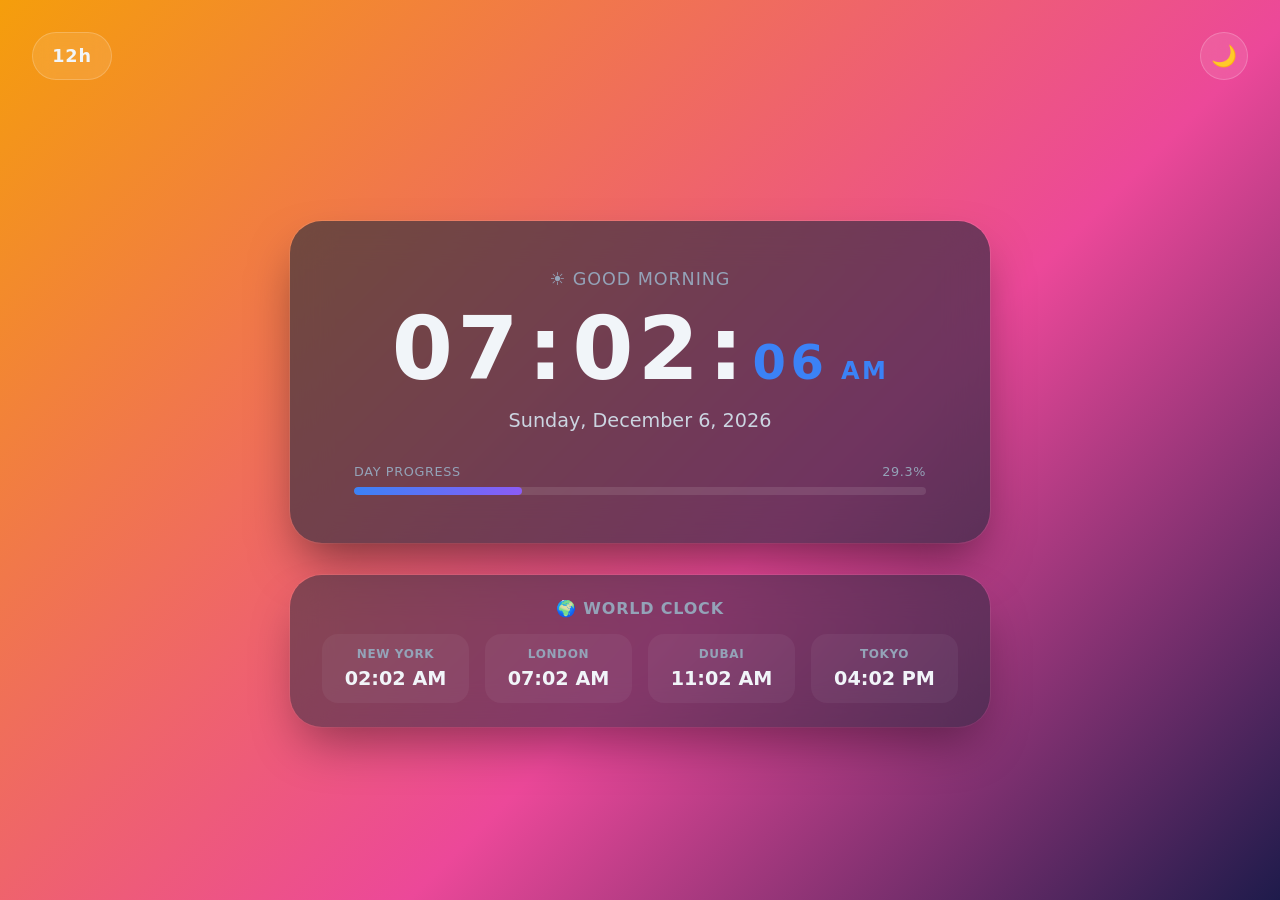
==== index.html @ 97a86d06 "2nd commit added some changes" ====
<!DOCTYPE html>
<html lang="en">
<head>
    <meta charset="UTF-8">
    <meta name="viewport" content="width=device-width, initial-scale=1.0">
    <title>Digital Clock ⏰</title>
    <link rel="stylesheet" href="style.css">
</head>
<body>
    <!-- Theme toggle (top right) -->
    <button class="theme-toggle" id="themeToggle" aria-label="Toggle theme">🌙</button>

    <!-- Format toggle (top left) -->
    <button class="format-toggle" id="formatToggle" aria-label="Toggle 12/24 hour">24h</button>

    <!-- Main clock card -->
    <main class="clock-container">
        <div class="greeting" id="greeting">Good evening</div>

        <div class="time">
            <span id="hours">00</span>
            <span class="colon">:</span>
            <span id="minutes">00</span>
            <span class="colon">:</span>
            <span class="seconds" id="seconds">00</span>
            <span class="ampm" id="ampm">AM</span>
        </div>

        <div class="date" id="date">Loading date...</div>

        <!-- Day progress bar -->
        <div class="progress-wrapper">
            <div class="progress-label">
                <span>Day progress</span>
                <span id="progressPercent">0%</span>
            </div>
            <div class="progress-bar">
                <div class="progress-fill" id="progressFill"></div>
            </div>
        </div>
    </main>

    <!-- World clock section -->
    <section class="world-clock">
        <h2>🌍 World Clock</h2>
        <div class="cities" id="cities">
            <!-- Filled by JavaScript -->
        </div>
    </section>

    <script src="script.js"></script>
</body>
</html>
---- style.css ----
/* ============================================
   RESET & BASE
   ============================================ */
* {
    margin: 0;
    padding: 0;
    box-sizing: border-box;
}

body {
    font-family: 'Segoe UI', system-ui, -apple-system, sans-serif;
    min-height: 100vh;
    display: flex;
    flex-direction: column;
    align-items: center;
    justify-content: center;
    gap: 2rem;
    padding: 5rem 1rem 2rem;
    /* Dynamic gradient — overridden by JS based on time of day */
    background: linear-gradient(135deg, #0f172a 0%, #1e293b 100%);
    transition: background 1s ease;
    color: #f1f5f9;
}

/* Light mode (toggled by button) */
body.light {
    background: linear-gradient(135deg, #e0e7ff 0%, #f0f9ff 100%) !important;
    color: #0f172a;
}

/* ============================================
   MAIN CLOCK CARD
   ============================================ */
.clock-container {
    background: rgba(30, 41, 59, 0.6);
    backdrop-filter: blur(20px);
    -webkit-backdrop-filter: blur(20px);
    border-radius: 2rem;
    padding: 3rem 4rem;
    text-align: center;
    box-shadow: 0 25px 50px -12px rgba(0, 0, 0, 0.5),
                0 0 0 1px rgba(255, 255, 255, 0.1);
    transition: all 0.5s ease;
    max-width: 700px;
    width: 100%;
}

body.light .clock-container {
    background: rgba(255, 255, 255, 0.85);
    box-shadow: 0 25px 50px -12px rgba(59, 130, 246, 0.25),
                0 0 0 1px rgba(255, 255, 255, 0.8);
}

.greeting {
    font-size: 1.1rem;
    font-weight: 500;
    color: #94a3b8;
    margin-bottom: 1rem;
    letter-spacing: 0.05em;
    text-transform: uppercase;
}

body.light .greeting {
    color: #64748b;
}

.time {
    font-size: 5.5rem;
    font-weight: 700;
    color: #f1f5f9;
    letter-spacing: 0.05em;
    font-variant-numeric: tabular-nums;
    line-height: 1;
    display: flex;
    align-items: baseline;
    justify-content: center;
    gap: 0.3rem;
    flex-wrap: wrap;
}

body.light .time {
    color: #0f172a;
}

.seconds {
    font-size: 3rem;
    color: #3b82f6;
}

.ampm {
    font-size: 1.5rem;
    font-weight: 600;
    color: #3b82f6;
    margin-left: 0.5rem;
    letter-spacing: 0.1em;
}

.ampm.hidden {
    display: none;
}

.date {
    font-size: 1.2rem;
    color: #cbd5e1;
    margin-top: 1rem;
    font-weight: 500;
}

body.light .date {
    color: #475569;
}

/* ============================================
   DAY PROGRESS BAR
   ============================================ */
.progress-wrapper {
    margin-top: 2rem;
    text-align: left;
}

.progress-label {
    display: flex;
    justify-content: space-between;
    font-size: 0.8rem;
    color: #94a3b8;
    margin-bottom: 0.5rem;
    font-weight: 500;
    letter-spacing: 0.05em;
    text-transform: uppercase;
}

body.light .progress-label {
    color: #64748b;
}

.progress-bar {
    height: 8px;
    background: rgba(255, 255, 255, 0.1);
    border-radius: 10px;
    overflow: hidden;
}

body.light .progress-bar {
    background: rgba(0, 0, 0, 0.08);
}

.progress-fill {
    height: 100%;
    width: 0%;
    background: linear-gradient(90deg, #3b82f6, #8b5cf6);
    border-radius: 10px;
    transition: width 1s linear;
}

/* ============================================
   BLINKING COLON
   ============================================ */
.colon {
    animation: blink 1s infinite;
}

@keyframes blink {
    0%, 49% { opacity: 1; }
    50%, 100% { opacity: 0.3; }
}

/* ============================================
   TOGGLE BUTTONS
   ============================================ */
.theme-toggle,
.format-toggle {
    position: fixed;
    top: 2rem;
    background: rgba(255, 255, 255, 0.1);
    border: 1px solid rgba(255, 255, 255, 0.2);
    color: #f1f5f9;
    height: 3rem;
    border-radius: 50px;
    font-size: 1.1rem;
    cursor: pointer;
    display: flex;
    align-items: center;
    justify-content: center;
    transition: all 0.3s ease;
    z-index: 10;
    font-weight: 600;
    padding: 0 1.2rem;
    backdrop-filter: blur(10px);
    font-family: inherit;
}

.theme-toggle {
    right: 2rem;
    width: 3rem;
    font-size: 1.3rem;
}

.format-toggle {
    left: 2rem;
    letter-spacing: 0.05em;
}

.theme-toggle:hover,
.format-toggle:hover {
    transform: scale(1.08);
    background: rgba(255, 255, 255, 0.25);
}

body.light .theme-toggle,
body.light .format-toggle {
    background: rgba(15, 23, 42, 0.1);
    border-color: rgba(15, 23, 42, 0.2);
    color: #0f172a;
}

body.light .theme-toggle:hover,
body.light .format-toggle:hover {
    background: rgba(15, 23, 42, 0.2);
}

/* ============================================
   WORLD CLOCK
   ============================================ */
.world-clock {
    background: rgba(30, 41, 59, 0.5);
    backdrop-filter: blur(20px);
    -webkit-backdrop-filter: blur(20px);
    border-radius: 2rem;
    padding: 1.5rem 2rem;
    box-shadow: 0 25px 50px -12px rgba(0, 0, 0, 0.4),
                0 0 0 1px rgba(255, 255, 255, 0.08);
    max-width: 700px;
    width: 100%;
    transition: all 0.5s ease;
}

body.light .world-clock {
    background: rgba(255, 255, 255, 0.75);
    box-shadow: 0 25px 50px -12px rgba(59, 130, 246, 0.2),
                0 0 0 1px rgba(255, 255, 255, 0.7);
}

.world-clock h2 {
    font-size: 1rem;
    font-weight: 600;
    color: #94a3b8;
    margin-bottom: 1rem;
    letter-spacing: 0.05em;
    text-transform: uppercase;
    text-align: center;
}

body.light .world-clock h2 {
    color: #64748b;
}

.cities {
    display: grid;
    grid-template-columns: repeat(4, 1fr);
    gap: 1rem;
}

.city {
    text-align: center;
    padding: 0.8rem 0.5rem;
    border-radius: 1rem;
    background: rgba(255, 255, 255, 0.05);
    transition: all 0.2s ease;
}

body.light .city {
    background: rgba(15, 23, 42, 0.04);
}

.city:hover {
    background: rgba(59, 130, 246, 0.15);
    transform: translateY(-3px);
}

.city-name {
    font-size: 0.75rem;
    font-weight: 600;
    color: #94a3b8;
    text-transform: uppercase;
    letter-spacing: 0.05em;
    margin-bottom: 0.4rem;
}

body.light .city-name {
    color: #64748b;
}

.city-time {
    font-size: 1.2rem;
    font-weight: 700;
    color: #f1f5f9;
    font-variant-numeric: tabular-nums;
}

body.light .city-time {
    color: #0f172a;
}

/* ============================================
   RESPONSIVE
   ============================================ */
@media (max-width: 700px) {
    .clock-container {
        padding: 2rem 1.5rem;
        border-radius: 1.5rem;
    }
    .time {
        font-size: 3rem;
    }
    .seconds {
        font-size: 1.8rem;
    }
    .ampm {
        font-size: 1rem;
    }
    .date {
        font-size: 1rem;
    }
    .theme-toggle {
        top: 1rem;
        right: 1rem;
        width: 2.5rem;
        height: 2.5rem;
        font-size: 1.1rem;
    }
    .format-toggle {
        top: 1rem;
        left: 1rem;
        height: 2.5rem;
        font-size: 0.95rem;
    }
    .world-clock {
        padding: 1.2rem 1rem;
        border-radius: 1.5rem;
    }
    .cities {
        grid-template-columns: repeat(2, 1fr);
        gap: 0.75rem;
    }
    .city-time {
        font-size: 1rem;
    }
}
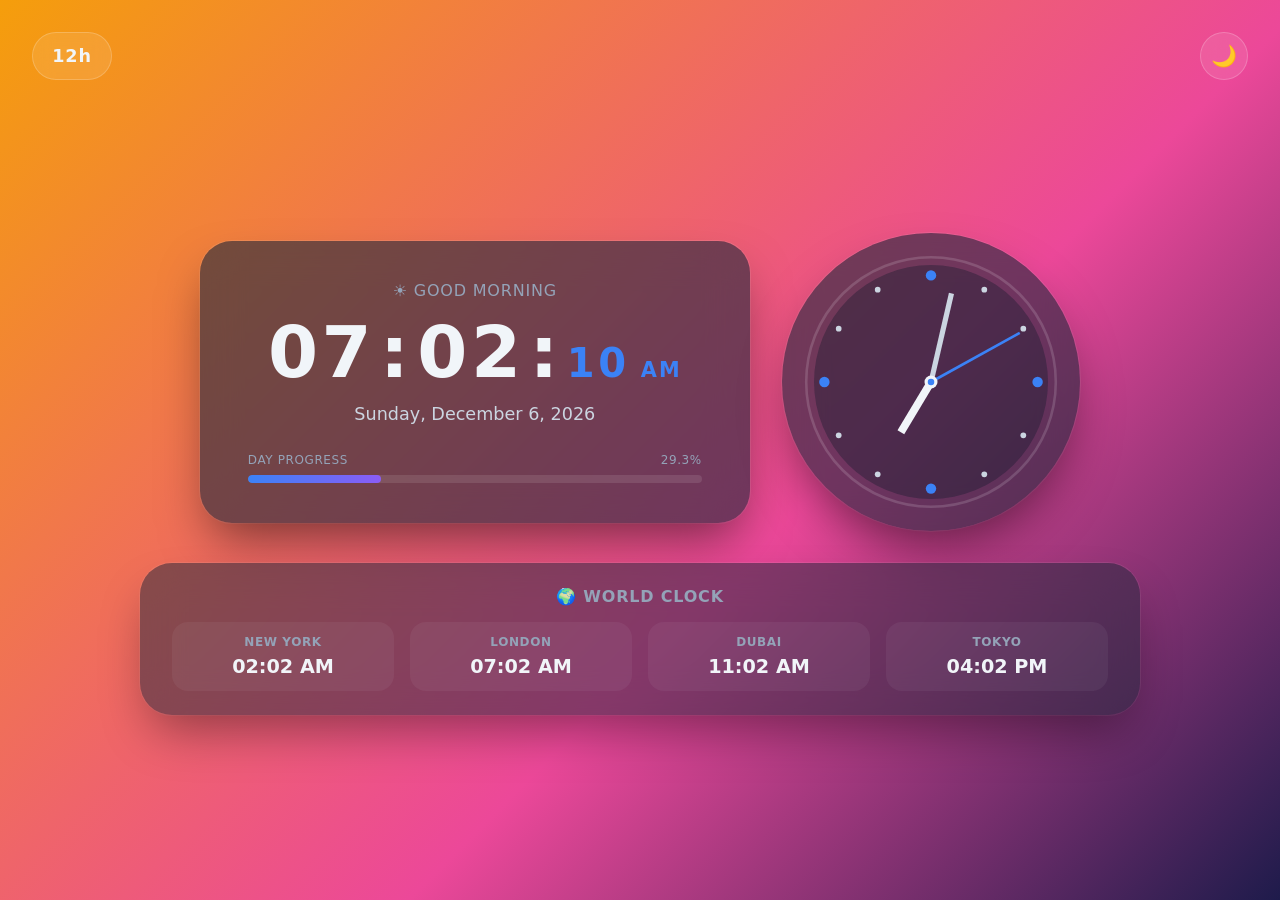
==== commit 4d292c59: "3rd change" ====
--- a/index.html
+++ b/index.html
@@ -3,7 +3,7 @@
 <head>
     <meta charset="UTF-8">
     <meta name="viewport" content="width=device-width, initial-scale=1.0">
-    <title>Digital Clock ⏰</title>
+    <title>Digital + Analog Clock ⏰</title>
     <link rel="stylesheet" href="style.css">
 </head>
 <body>
@@ -13,30 +13,55 @@
     <!-- Format toggle (top left) -->
     <button class="format-toggle" id="formatToggle" aria-label="Toggle 12/24 hour">24h</button>
 
-    <!-- Main clock card -->
-    <main class="clock-container">
-        <div class="greeting" id="greeting">Good evening</div>
+    <!-- Main display: digital + analog side by side -->
+    <main class="display-wrapper">
 
-        <div class="time">
-            <span id="hours">00</span>
-            <span class="colon">:</span>
-            <span id="minutes">00</span>
-            <span class="colon">:</span>
-            <span class="seconds" id="seconds">00</span>
-            <span class="ampm" id="ampm">AM</span>
+        <!-- Left: Digital clock -->
+        <div class="clock-container">
+            <div class="greeting" id="greeting">Good evening</div>
+
+            <div class="time">
+                <span id="hours">00</span>
+                <span class="colon">:</span>
+                <span id="minutes">00</span>
+                <span class="colon">:</span>
+                <span class="seconds" id="seconds">00</span>
+                <span class="ampm" id="ampm">AM</span>
+            </div>
+
+            <div class="date" id="date">Loading date...</div>
+
+            <!-- Day progress bar -->
+            <div class="progress-wrapper">
+                <div class="progress-label">
+                    <span>Day progress</span>
+                    <span id="progressPercent">0%</span>
+                </div>
+                <div class="progress-bar">
+                    <div class="progress-fill" id="progressFill"></div>
+                </div>
+            </div>
         </div>
 
-        <div class="date" id="date">Loading date...</div>
+        <!-- Right: Analog clock -->
+        <div class="analog-container">
+            <svg class="analog-clock" viewBox="0 0 200 200" xmlns="http://www.w3.org/2000/svg">
+                <!-- Outer ring -->
+                <circle cx="100" cy="100" r="96" class="clock-face" />
+                <circle cx="100" cy="100" r="90" class="clock-inner" />
 
-        <!-- Day progress bar -->
-        <div class="progress-wrapper">
-            <div class="progress-label">
-                <span>Day progress</span>
-                <span id="progressPercent">0%</span>
-            </div>
-            <div class="progress-bar">
-                <div class="progress-fill" id="progressFill"></div>
-            </div>
+                <!-- Hour markers (12 dots) -->
+                <g id="hourMarkers"></g>
+
+                <!-- Hands -->
+                <line id="hourHand"   x1="100" y1="100" x2="100" y2="55" class="hand hour-hand" />
+                <line id="minuteHand" x1="100" y1="100" x2="100" y2="30" class="hand minute-hand" />
+                <line id="secondHand" x1="100" y1="100" x2="100" y2="22" class="hand second-hand" />
+
+                <!-- Center dot -->
+                <circle cx="100" cy="100" r="5" class="center-dot" />
+                <circle cx="100" cy="100" r="2.5" class="center-dot-inner" />
+            </svg>
         </div>
     </main>
 
--- a/style.css
+++ b/style.css
@@ -16,33 +16,44 @@
     justify-content: center;
     gap: 2rem;
     padding: 5rem 1rem 2rem;
-    /* Dynamic gradient — overridden by JS based on time of day */
     background: linear-gradient(135deg, #0f172a 0%, #1e293b 100%);
     transition: background 1s ease;
     color: #f1f5f9;
 }
 
-/* Light mode (toggled by button) */
 body.light {
     background: linear-gradient(135deg, #e0e7ff 0%, #f0f9ff 100%) !important;
     color: #0f172a;
 }
 
 /* ============================================
-   MAIN CLOCK CARD
+   DISPLAY WRAPPER (digital + analog)
+   ============================================ */
+.display-wrapper {
+    display: flex;
+    align-items: center;
+    justify-content: center;
+    gap: 2rem;
+    flex-wrap: wrap;
+    max-width: 1000px;
+    width: 100%;
+}
+
+/* ============================================
+   MAIN CLOCK CARD (digital)
    ============================================ */
 .clock-container {
+    flex: 1 1 400px;
+    max-width: 550px;
     background: rgba(30, 41, 59, 0.6);
     backdrop-filter: blur(20px);
     -webkit-backdrop-filter: blur(20px);
     border-radius: 2rem;
-    padding: 3rem 4rem;
+    padding: 2.5rem 3rem;
     text-align: center;
     box-shadow: 0 25px 50px -12px rgba(0, 0, 0, 0.5),
                 0 0 0 1px rgba(255, 255, 255, 0.1);
     transition: all 0.5s ease;
-    max-width: 700px;
-    width: 100%;
 }
 
 body.light .clock-container {
@@ -52,7 +63,7 @@
 }
 
 .greeting {
-    font-size: 1.1rem;
+    font-size: 1rem;
     font-weight: 500;
     color: #94a3b8;
     margin-bottom: 1rem;
@@ -65,7 +76,7 @@
 }
 
 .time {
-    font-size: 5.5rem;
+    font-size: 4.5rem;
     font-weight: 700;
     color: #f1f5f9;
     letter-spacing: 0.05em;
@@ -83,15 +94,15 @@
 }
 
 .seconds {
-    font-size: 3rem;
+    font-size: 2.5rem;
     color: #3b82f6;
 }
 
 .ampm {
-    font-size: 1.5rem;
+    font-size: 1.3rem;
     font-weight: 600;
     color: #3b82f6;
-    margin-left: 0.5rem;
+    margin-left: 0.4rem;
     letter-spacing: 0.1em;
 }
 
@@ -100,7 +111,7 @@
 }
 
 .date {
-    font-size: 1.2rem;
+    font-size: 1.1rem;
     color: #cbd5e1;
     margin-top: 1rem;
     font-weight: 500;
@@ -114,14 +125,14 @@
    DAY PROGRESS BAR
    ============================================ */
 .progress-wrapper {
-    margin-top: 2rem;
+    margin-top: 1.8rem;
     text-align: left;
 }
 
 .progress-label {
     display: flex;
     justify-content: space-between;
-    font-size: 0.8rem;
+    font-size: 0.75rem;
     color: #94a3b8;
     margin-bottom: 0.5rem;
     font-weight: 500;
@@ -150,6 +161,120 @@
     background: linear-gradient(90deg, #3b82f6, #8b5cf6);
     border-radius: 10px;
     transition: width 1s linear;
+}
+
+/* ============================================
+   ANALOG CLOCK
+   ============================================ */
+.analog-container {
+    flex: 0 0 auto;
+    display: flex;
+    align-items: center;
+    justify-content: center;
+    background: rgba(30, 41, 59, 0.6);
+    backdrop-filter: blur(20px);
+    -webkit-backdrop-filter: blur(20px);
+    border-radius: 50%;
+    padding: 1.2rem;
+    box-shadow: 0 25px 50px -12px rgba(0, 0, 0, 0.5),
+                0 0 0 1px rgba(255, 255, 255, 0.1);
+    transition: all 0.5s ease;
+}
+
+body.light .analog-container {
+    background: rgba(255, 255, 255, 0.85);
+    box-shadow: 0 25px 50px -12px rgba(59, 130, 246, 0.25),
+                0 0 0 1px rgba(255, 255, 255, 0.8);
+}
+
+.analog-clock {
+    width: 260px;
+    height: 260px;
+    display: block;
+}
+
+/* Clock face */
+.clock-face {
+    fill: none;
+    stroke: rgba(255, 255, 255, 0.15);
+    stroke-width: 2;
+}
+
+body.light .clock-face {
+    stroke: rgba(15, 23, 42, 0.15);
+}
+
+.clock-inner {
+    fill: rgba(15, 23, 42, 0.35);
+    stroke: none;
+}
+
+body.light .clock-inner {
+    fill: rgba(241, 245, 249, 0.9);
+}
+
+/* Hour markers (dots) */
+.marker {
+    fill: #cbd5e1;
+    transition: fill 0.3s;
+}
+
+.marker.major {
+    fill: #3b82f6;
+}
+
+body.light .marker {
+    fill: #64748b;
+}
+
+body.light .marker.major {
+    fill: #3b82f6;
+}
+
+/* Clock hands */
+.hand {
+    .hand {
+    stroke-linecap: round;
+     transition: transform 0.2s ease-out;
+    /* No transform-origin, no transform-box — SVG's rotate() handles it */
+}
+}
+
+.hour-hand {
+    stroke: #f1f5f9;
+    stroke-width: 6;
+}
+
+body.light .hour-hand {
+    stroke: #0f172a;
+}
+
+.minute-hand {
+    stroke: #cbd5e1;
+    stroke-width: 4;
+}
+
+body.light .minute-hand {
+    stroke: #334155;
+}
+
+.second-hand {
+    stroke: #3b82f6;
+    stroke-width: 2;
+    transition: transform 0.05s cubic-bezier(0.4, 2.5, 0.6, 1);
+}
+
+/* Center dot */
+.center-dot {
+    fill: #f1f5f9;
+}
+
+body.light .center-dot {
+    fill: #0f172a;
+}
+
+.center-dot-inner {
+    fill: #3b82f6;
 }
 
 /* ============================================
@@ -229,7 +354,7 @@
     padding: 1.5rem 2rem;
     box-shadow: 0 25px 50px -12px rgba(0, 0, 0, 0.4),
                 0 0 0 1px rgba(255, 255, 255, 0.08);
-    max-width: 700px;
+    max-width: 1000px;
     width: 100%;
     transition: all 0.5s ease;
 }
@@ -304,6 +429,19 @@
 /* ============================================
    RESPONSIVE
    ============================================ */
+@media (max-width: 900px) {
+    .display-wrapper {
+        gap: 1.5rem;
+    }
+    .analog-clock {
+        width: 200px;
+        height: 200px;
+    }
+    .analog-container {
+        padding: 0.9rem;
+    }
+}
+
 @media (max-width: 700px) {
     .clock-container {
         padding: 2rem 1.5rem;
@@ -334,6 +472,10 @@
         height: 2.5rem;
         font-size: 0.95rem;
     }
+    .analog-clock {
+        width: 180px;
+        height: 180px;
+    }
     .world-clock {
         padding: 1.2rem 1rem;
         border-radius: 1.5rem;
